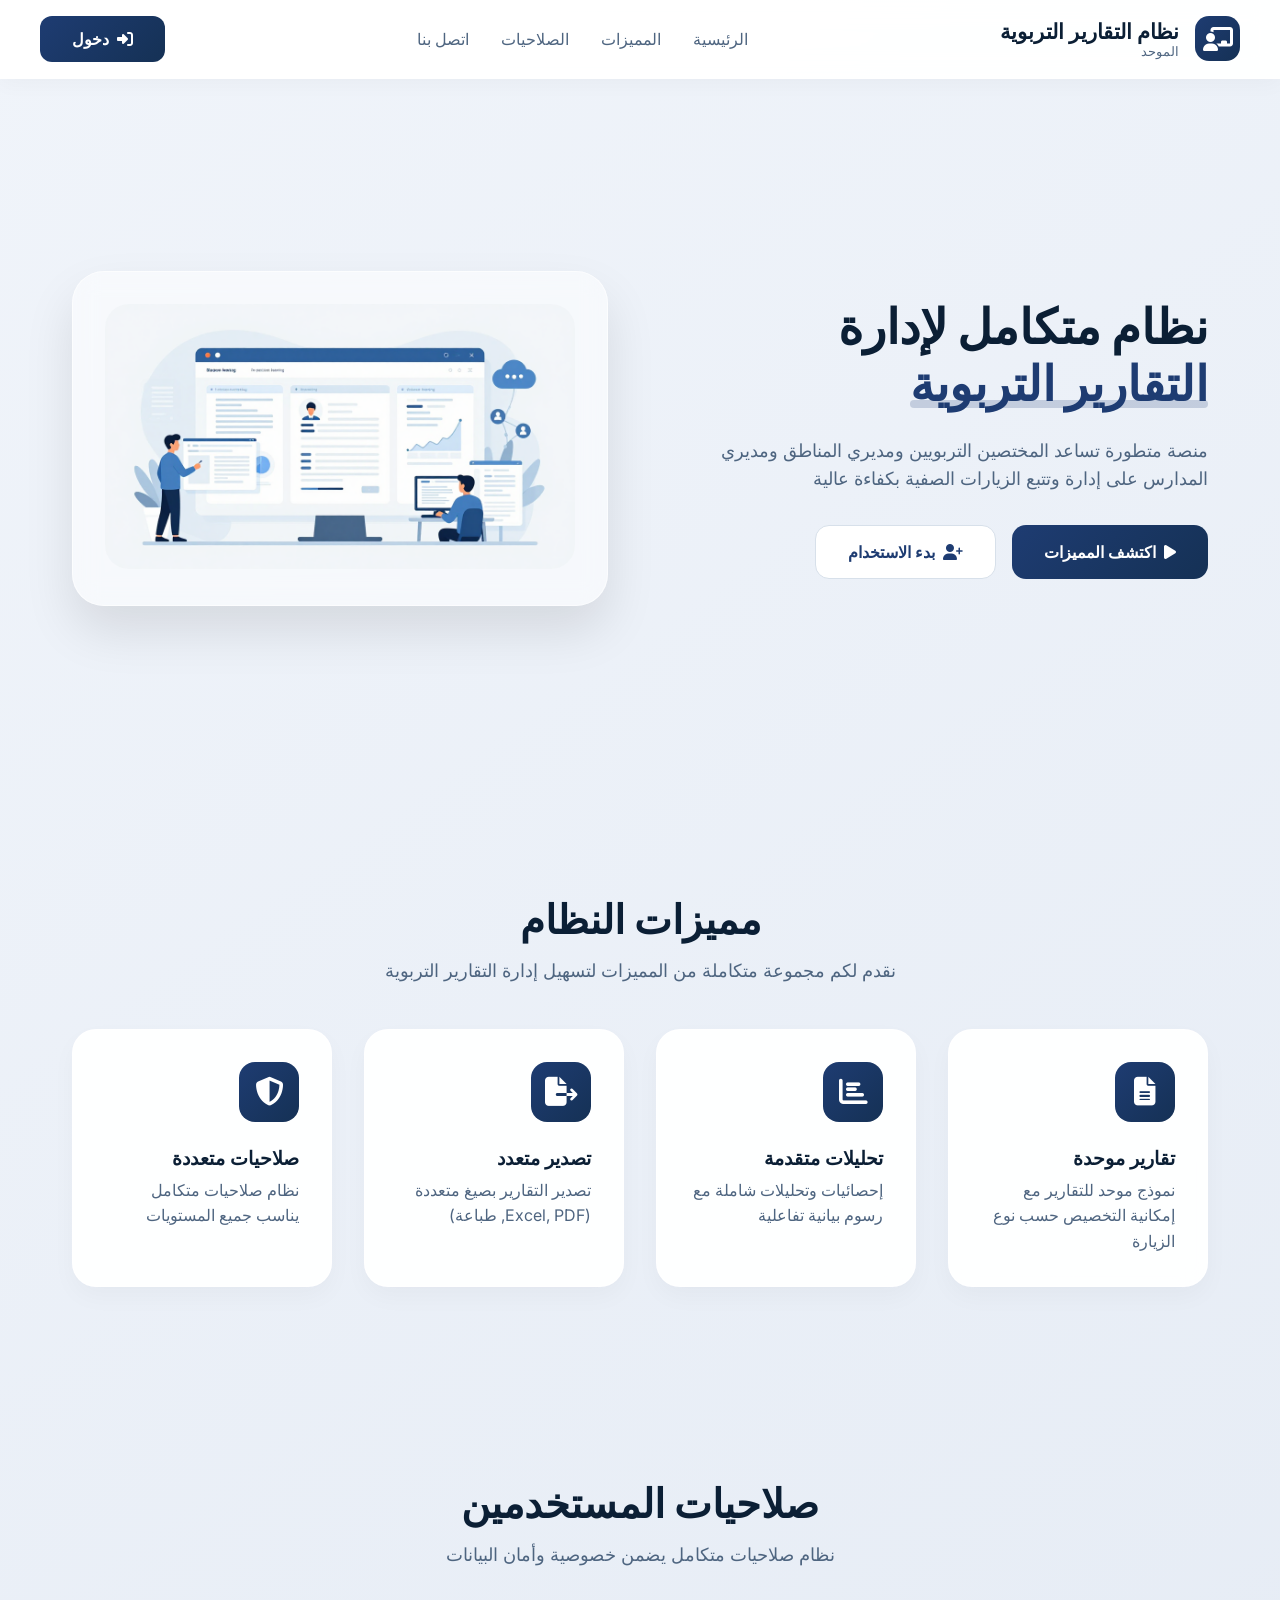
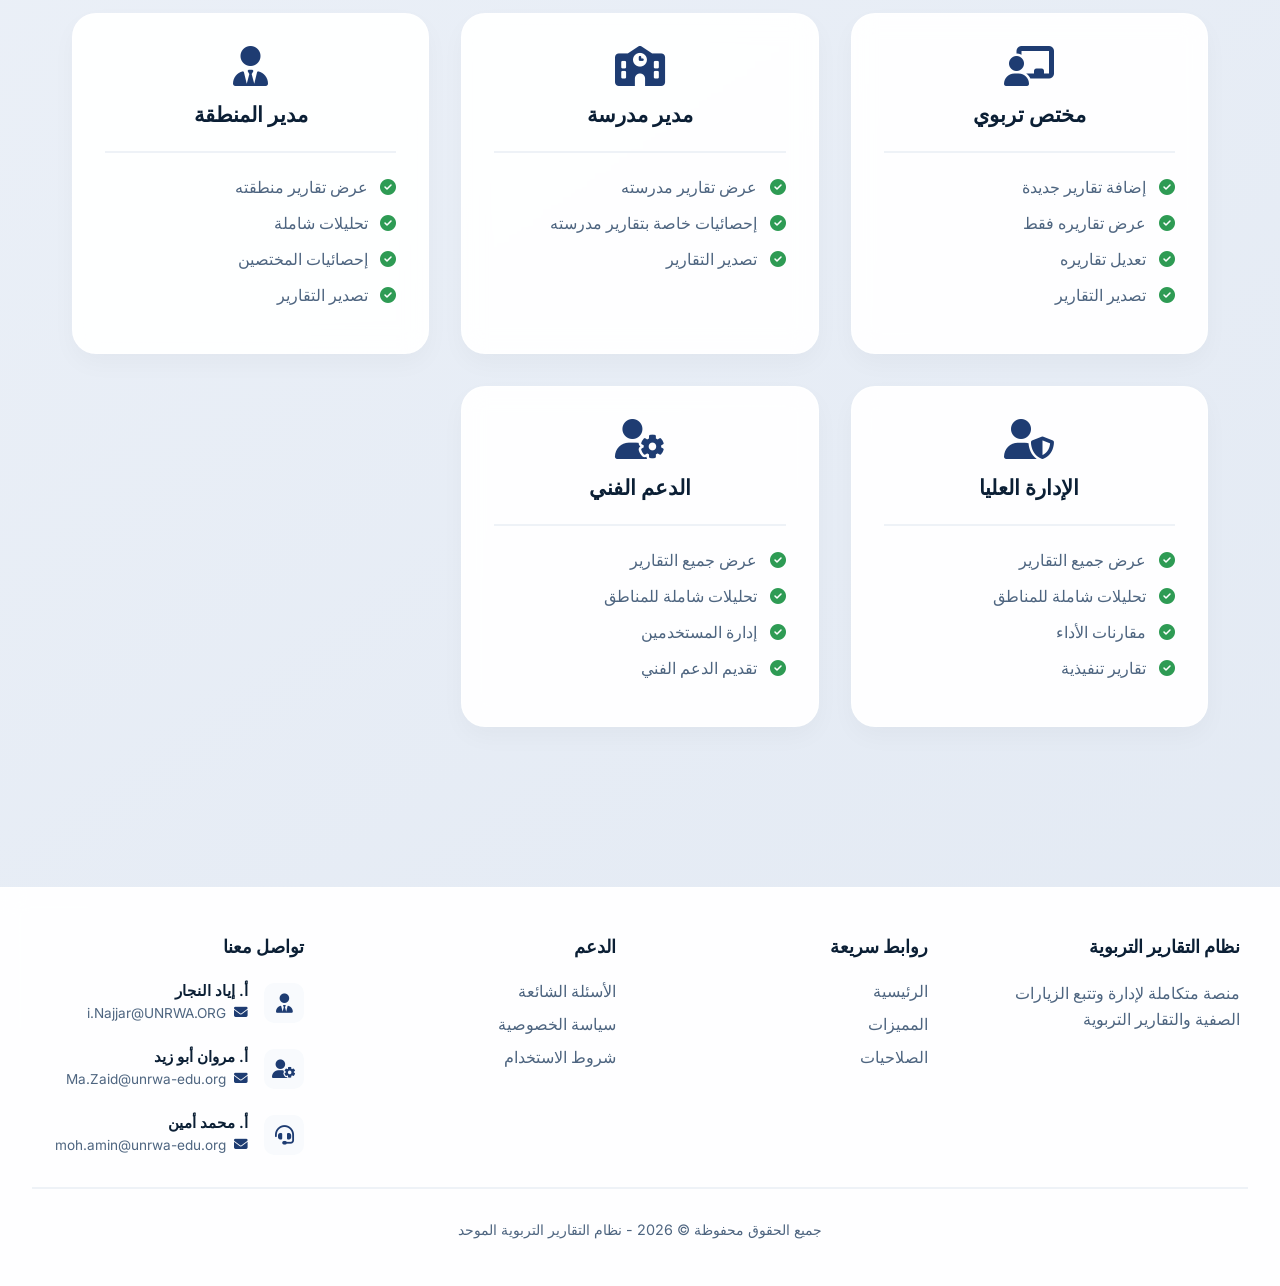
==== index.html @ 22b10191 "Add files via upload 02/05/2026" ====
<!DOCTYPE html>
<html lang="ar" dir="rtl">
<head>
    <meta charset="UTF-8">
    <meta name="viewport" content="width=device-width, initial-scale=1.0">
    <title>نظام التقارير التربوية الموحد</title>
    <link rel="icon" type="image/png" sizes="32x32" href="lib/favicon-32.png">
    <link rel="icon" type="image/png" sizes="16x16" href="lib/favicon-16.png">
    <link rel="icon" type="image/png" sizes="64x64" href="lib/favicon-64.png">
    <link rel="apple-touch-icon" sizes="180x180" href="lib/apple-touch-icon-180.png">
    <link rel="preconnect" href="https://fonts.googleapis.com">
    <link rel="preconnect" href="https://fonts.gstatic.com" crossorigin>
    <link href="https://fonts.googleapis.com/css2?family=Inter:wght@400;500;600;700&display=swap" rel="stylesheet">
    <link rel="stylesheet" href="https://cdnjs.cloudflare.com/ajax/libs/font-awesome/6.4.0/css/all.min.css">
    <style>
        * {
            margin: 0;
            padding: 0;
            box-sizing: border-box;
        }

        body {
            font-family: 'Inter', sans-serif;
            background: linear-gradient(145deg, #f0f4fa 0%, #e2e9f3 100%);
            min-height: 100vh;
        }

        /* شريط التنقل */
        .navbar {
            background: rgba(255, 255, 255, 0.95);
            backdrop-filter: blur(12px);
            -webkit-backdrop-filter: blur(12px);
            border-bottom: 1px solid rgba(255, 255, 255, 0.6);
            padding: 1rem 2rem;
            position: sticky;
            top: 0;
            z-index: 100;
            box-shadow: 0 5px 20px rgba(0, 0, 0, 0.03);
        }

        .nav-container {
            max-width: 1200px;
            margin: 0 auto;
            display: flex;
            justify-content: space-between;
            align-items: center;
        }

        .logo {
            display: flex;
            align-items: center;
            gap: 1rem;
        }

        .logo-icon {
            width: 45px;
            height: 45px;
            background: linear-gradient(135deg, #1e3c72, #153155);
            border-radius: 14px;
            display: flex;
            align-items: center;
            justify-content: center;
        }

        .logo-icon i {
            font-size: 1.5rem;
            color: white;
        }

        .logo-text h1 {
            color: #0b1f35;
            font-size: 1.3rem;
            font-weight: 700;
        }

        .logo-text p {
            color: #4e6580;
            font-size: 0.8rem;
            font-weight: 500;
        }

        .nav-links {
            display: flex;
            gap: 2rem;
            align-items: center;
        }

        .nav-links a {
            color: #4e6580;
            text-decoration: none;
            font-weight: 500;
            transition: color 0.2s;
        }

        .nav-links a:hover {
            color: #1e3c72;
        }

        .login-btn {
            background: linear-gradient(135deg, #1e3c72, #153155);
            color: white;
            border: none;
            padding: 0.8rem 2rem;
            border-radius: 12px;
            font-weight: 600;
            cursor: pointer;
            transition: all 0.2s;
            display: inline-flex;
            align-items: center;
            gap: 0.5rem;
            text-decoration: none;
        }

        .login-btn:hover {
            transform: translateY(-2px);
            box-shadow: 0 10px 20px rgba(30, 60, 114, 0.2);
        }

        /* الحاويات */
        .container {
            max-width: 1200px;
            margin: 0 auto;
            padding: 2rem;
        }

        /* القسم الرئيسي */
        .hero {
            min-height: 80vh;
            display: flex;
            align-items: center;
        }

        .hero-content {
            display: grid;
            grid-template-columns: 1fr 1fr;
            gap: 4rem;
            align-items: center;
        }

        .hero-text h1 {
            color: #0b1f35;
            font-size: 3rem;
            font-weight: 700;
            line-height: 1.2;
            margin-bottom: 1.5rem;
        }

        .hero-text .highlight {
            color: #1e3c72;
            position: relative;
        }

        .hero-text .highlight::after {
            content: '';
            position: absolute;
            bottom: 5px;
            left: 0;
            width: 100%;
            height: 8px;
            background: rgba(30, 60, 114, 0.2);
            border-radius: 4px;
            z-index: -1;
        }

        .hero-text p {
            color: #4e6580;
            font-size: 1.1rem;
            line-height: 1.6;
            margin-bottom: 2rem;
        }

        .hero-buttons {
            display: flex;
            gap: 1rem;
        }

        .btn-primary {
            background: linear-gradient(135deg, #1e3c72, #153155);
            color: white;
            border: none;
            padding: 1rem 2rem;
            border-radius: 14px;
            font-weight: 600;
            cursor: pointer;
            transition: all 0.2s;
            display: inline-flex;
            align-items: center;
            gap: 0.5rem;
            text-decoration: none;
        }

        .btn-secondary {
            background: white;
            color: #1e3c72;
            border: 1.5px solid #d7e0ea;
            padding: 1rem 2rem;
            border-radius: 14px;
            font-weight: 600;
            cursor: pointer;
            transition: all 0.2s;
            display: inline-flex;
            align-items: center;
            gap: 0.5rem;
            text-decoration: none;
        }

        .btn-secondary:hover {
            border-color: #1e3c72;
            background: #f8fafd;
        }

        .hero-image {
            background: rgba(255, 255, 255, 0.5);
            backdrop-filter: blur(12px);
            border-radius: 32px;
            padding: 2rem;
            border: 1px solid rgba(255, 255, 255, 0.6);
            box-shadow: 0 25px 50px rgba(0, 0, 0, 0.1);
        }

        .hero-image img {
            width: 100%;
            border-radius: 24px;
        }

        /* بطاقات المميزات */
        .features {
            padding: 4rem 0;
        }

        .section-title {
            text-align: center;
            margin-bottom: 3rem;
        }

        .section-title h2 {
            color: #0b1f35;
            font-size: 2.5rem;
            font-weight: 700;
            margin-bottom: 1rem;
        }

        .section-title p {
            color: #4e6580;
            font-size: 1.1rem;
            max-width: 600px;
            margin: 0 auto;
        }

        .features-grid {
            display: grid;
            grid-template-columns: repeat(auto-fit, minmax(250px, 1fr));
            gap: 2rem;
        }

        .feature-card {
            background: rgba(255, 255, 255, 0.95);
            backdrop-filter: blur(12px);
            border-radius: 24px;
            padding: 2rem;
            border: 1px solid rgba(255, 255, 255, 0.6);
            box-shadow: 0 10px 25px rgba(0, 0, 0, 0.03);
            transition: all 0.3s;
        }

        .feature-card:hover {
            transform: translateY(-5px);
            box-shadow: 0 20px 30px rgba(30, 60, 114, 0.1);
        }

        .feature-icon {
            width: 60px;
            height: 60px;
            background: linear-gradient(135deg, #1e3c72, #153155);
            border-radius: 16px;
            display: flex;
            align-items: center;
            justify-content: center;
            margin-bottom: 1.5rem;
        }

        .feature-icon i {
            font-size: 1.8rem;
            color: white;
        }

        .feature-card h3 {
            color: #0b1f35;
            font-size: 1.2rem;
            margin-bottom: 0.5rem;
            font-weight: 600;
        }

        .feature-card p {
            color: #4e6580;
            line-height: 1.6;
        }

        /* بطاقات الصلاحيات */
        .roles-grid {
            display: grid;
            grid-template-columns: repeat(auto-fit, minmax(300px, 1fr));
            gap: 2rem;
            margin-top: 2rem;
        }

        .role-card {
            background: rgba(255, 255, 255, 0.95);
            backdrop-filter: blur(12px);
            border-radius: 24px;
            padding: 2rem;
            border: 1px solid rgba(255, 255, 255, 0.6);
            box-shadow: 0 10px 25px rgba(0, 0, 0, 0.03);
        }

        .role-header {
            text-align: center;
            margin-bottom: 1.5rem;
            padding-bottom: 1.5rem;
            border-bottom: 2px solid #eef2f7;
        }

        .role-header i {
            font-size: 2.5rem;
            color: #1e3c72;
            margin-bottom: 1rem;
        }

        .role-header h3 {
            color: #0b1f35;
            font-size: 1.3rem;
            font-weight: 600;
        }

        .role-list {
            list-style: none;
        }

        .role-list li {
            display: flex;
            align-items: center;
            gap: 0.8rem;
            margin-bottom: 1rem;
            color: #4e6580;
        }

        .role-list li i {
            color: #2e9b54;
            font-size: 1rem;
        }

        /* أنماط قسم التواصل */
        .contact-list {
            display: flex;
            flex-direction: column;
            gap: 1.5rem;
        }

        .contact-item {
            display: flex;
            align-items: flex-start;
            gap: 1rem;
        }

        .contact-icon {
            width: 40px;
            height: 40px;
            background: #f8fafd;
            border-radius: 10px;
            display: flex;
            align-items: center;
            justify-content: center;
            color: #1e3c72;
            font-size: 1.2rem;
            transition: all 0.2s;
            margin-top: 2px;
        }

        .contact-item:hover .contact-icon {
            background: #1e3c72;
            color: white;
            transform: translateY(-2px);
        }

        .contact-info {
            display: flex;
            flex-direction: column;
            gap: 0.3rem;
        }

        .contact-name {
            font-weight: 600;
            color: #0b1f35;
            font-size: 0.95rem;
        }

        .contact-email {
            color: #4e6580;
            text-decoration: none;
            font-size: 0.85rem;
            display: inline-flex;
            align-items: center;
            gap: 0.5rem;
            transition: color 0.2s;
        }

        .contact-email i {
            font-size: 0.85rem;
            color: #1e3c72;
        }

        .contact-email:hover {
            color: #1e3c72;
        }

        /* التذييل */
        .footer {
            background: rgba(255, 255, 255, 0.95);
            backdrop-filter: blur(12px);
            border-top: 1px solid rgba(255, 255, 255, 0.6);
            padding: 3rem 2rem;
            margin-top: 4rem;
        }

        .footer-content {
            max-width: 1200px;
            margin: 0 auto;
            display: grid;
            grid-template-columns: repeat(auto-fit, minmax(200px, 1fr));
            gap: 3rem;
        }

        .footer-section h4 {
            color: #0b1f35;
            margin-bottom: 1.5rem;
            font-size: 1.1rem;
        }

        .footer-section ul {
            list-style: none;
        }

        .footer-section ul li {
            margin-bottom: 0.8rem;
        }

        .footer-section ul li a {
            color: #4e6580;
            text-decoration: none;
            transition: color 0.2s;
        }

        .footer-section ul li a:hover {
            color: #1e3c72;
        }

        .social-links {
            display: flex;
            gap: 1rem;
        }

        .social-links a {
            width: 40px;
            height: 40px;
            background: #f8fafd;
            border-radius: 10px;
            display: flex;
            align-items: center;
            justify-content: center;
            color: #1e3c72;
            transition: all 0.2s;
        }

        .social-links a:hover {
            background: #1e3c72;
            color: white;
            transform: translateY(-3px);
        }

        .footer-bottom {
            text-align: center;
            padding-top: 2rem;
            margin-top: 2rem;
            border-top: 2px solid #eef2f7;
            color: #4e6580;
            font-size: 0.9rem;
        }

        /* تجاوب */
        @media (max-width: 768px) {
            .nav-links {
                display: none;
            }
            
            .hero-content {
                grid-template-columns: 1fr;
            }
            
            .hero-text h1 {
                font-size: 2rem;
            }
            
            .hero-buttons {
                flex-direction: column;
            }
            
            .container {
                padding: 1rem;
            }
            
            .footer-content {
                grid-template-columns: 1fr;
            }
        }
    </style>
</head>
<body>
    <!-- شريط التنقل -->
    <nav class="navbar">
        <div class="nav-container">
            <div class="logo">
                <div class="logo-icon">
                    <i class="fas fa-chalkboard-teacher"></i>
                </div>
                <div class="logo-text">
                    <h1>نظام التقارير التربوية</h1>
                    <p>الموحد</p>
                </div>
            </div>
            <div class="nav-links">
                <a href="#home">الرئيسية</a>
                <a href="#features">المميزات</a>
                <a href="#roles">الصلاحيات</a>
                <a href="#contact">اتصل بنا</a>
            </div>
            <a href="login.html" class="login-btn">
                <i class="fas fa-sign-in-alt"></i>
                دخول
            </a>
        </div>
    </nav>

    <!-- القسم الرئيسي -->
    <section class="hero" id="home">
        <div class="container">
            <div class="hero-content">
                <div class="hero-text">
                    <h1>
                        نظام متكامل لإدارة<br>
                        <span class="highlight">التقارير التربوية</span>
                    </h1>
                    <p>
                        منصة متطورة تساعد المختصين التربويين ومديري المناطق ومديري المدارس
                        على إدارة وتتبع الزيارات الصفية بكفاءة عالية
                    </p>
                    <div class="hero-buttons">
                        <a href="#features" class="btn-primary">
                            <i class="fas fa-play"></i>
                            اكتشف المميزات
                        </a>
                        <a href="login.html" class="btn-secondary">
                            <i class="fas fa-user-plus"></i>
                            بدء الاستخدام
                        </a>
                    </div>
                </div>
                <div class="hero-image">
                    <img src="lib/RMS.png" 
                         alt="نظام التقارير التربوية">
                </div>
            </div>
        </div>
    </section>

    <!-- قسم المميزات -->
    <section class="features" id="features">
        <div class="container">
            <div class="section-title">
                <h2>مميزات النظام</h2>
                <p>نقدم لكم مجموعة متكاملة من المميزات لتسهيل إدارة التقارير التربوية</p>
            </div>

            <div class="features-grid">
                <div class="feature-card">
                    <div class="feature-icon">
                        <i class="fas fa-file-alt"></i>
                    </div>
                    <h3>تقارير موحدة</h3>
                    <p>نموذج موحد للتقارير مع إمكانية التخصيص حسب نوع الزيارة</p>
                </div>

                <div class="feature-card">
                    <div class="feature-icon">
                        <i class="fas fa-chart-bar"></i>
                    </div>
                    <h3>تحليلات متقدمة</h3>
                    <p>إحصائيات وتحليلات شاملة مع رسوم بيانية تفاعلية</p>
                </div>

                <div class="feature-card">
                    <div class="feature-icon">
                        <i class="fas fa-file-export"></i>
                    </div>
                    <h3>تصدير متعدد</h3>
                    <p>تصدير التقارير بصيغ متعددة (Excel, PDF, طباعة)</p>
                </div>

                <div class="feature-card">
                    <div class="feature-icon">
                        <i class="fas fa-shield-alt"></i>
                    </div>
                    <h3>صلاحيات متعددة</h3>
                    <p>نظام صلاحيات متكامل يناسب جميع المستويات</p>
                </div>
            </div>
        </div>
    </section>

    <!-- قسم الصلاحيات -->
    <section class="features" id="roles">
        <div class="container">
            <div class="section-title">
                <h2>صلاحيات المستخدمين</h2>
                <p>نظام صلاحيات متكامل يضمن خصوصية وأمان البيانات</p>
            </div>

            <div class="roles-grid">
                <div class="role-card">
                    <div class="role-header">
                        <i class="fas fa-chalkboard-teacher"></i>
                        <h3>مختص تربوي</h3>
                    </div>
                    <ul class="role-list">
                        <li><i class="fas fa-check-circle"></i> إضافة تقارير جديدة</li>
                        <li><i class="fas fa-check-circle"></i> عرض تقاريره فقط</li>
                        <li><i class="fas fa-check-circle"></i> تعديل تقاريره</li>
                        <li><i class="fas fa-check-circle"></i> تصدير التقارير</li>
                    </ul>
                </div>

                
                <div class="role-card">
                    <div class="role-header">
                        <i class="fas fa-school"></i>
                        <h3>مدير مدرسة</h3>
                    </div>
                    <ul class="role-list">
                        <li><i class="fas fa-check-circle"></i> عرض تقارير مدرسته</li>
                        <li><i class="fas fa-check-circle"></i> إحصائيات خاصة بتقارير مدرسته</li>
                        <li><i class="fas fa-check-circle"></i> تصدير التقارير</li>
                    </ul>
                </div>

                <div class="role-card">
                    <div class="role-header">
                        <i class="fas fa-user-tie"></i>
                        <h3>مدير المنطقة</h3>
                    </div>
                    <ul class="role-list">
                        <li><i class="fas fa-check-circle"></i> عرض تقارير منطقته</li>
                        <li><i class="fas fa-check-circle"></i> تحليلات شاملة</li>
                        <li><i class="fas fa-check-circle"></i> إحصائيات المختصين</li>
                        <li><i class="fas fa-check-circle"></i> تصدير التقارير</li>
                    </ul>
                </div>

                <div class="role-card">
                    <div class="role-header">
                        <i class="fas fa-user-shield"></i>
                        <h3>الإدارة العليا</h3>
                    </div>
                    <ul class="role-list">
                        <li><i class="fas fa-check-circle"></i> عرض جميع التقارير</li>
                        <li><i class="fas fa-check-circle"></i> تحليلات شاملة للمناطق</li>
                        <li><i class="fas fa-check-circle"></i> مقارنات الأداء</li>
                        <li><i class="fas fa-check-circle"></i> تقارير تنفيذية</li>
                    </ul>
                </div>

                <div class="role-card">
                    <div class="role-header">
                        <i class="fas fa-user-cog"></i>
                        <h3>الدعم الفني</h3>
                    </div>
                    <ul class="role-list">
                        <li><i class="fas fa-check-circle"></i> عرض جميع التقارير</li>
                        <li><i class="fas fa-check-circle"></i> تحليلات شاملة للمناطق</li>
                        <li><i class="fas fa-check-circle"></i> إدارة المستخدمين</li>
                        <li><i class="fas fa-check-circle"></i> تقديم الدعم الفني</li>
                    </ul>
                </div>

            </div>
        </div>
    </section>

    <!-- التذييل -->
    <footer class="footer" id="contact">
        <div class="footer-content">
            <div class="footer-section">
                <h4>نظام التقارير التربوية</h4>
                <p style="color: #4e6580; line-height: 1.6;">
                    منصة متكاملة لإدارة وتتبع الزيارات الصفية والتقارير التربوية
                </p>
            </div>

            <div class="footer-section">
                <h4>روابط سريعة</h4>
                <ul>
                    <li><a href="#home">الرئيسية</a></li>
                    <li><a href="#features">المميزات</a></li>
                    <li><a href="#roles">الصلاحيات</a></li>
                </ul>
            </div>

            <div class="footer-section">
                <h4>الدعم</h4>
                <ul>
                    <li><a href="#">الأسئلة الشائعة</a></li>
                    <li><a href="#">سياسة الخصوصية</a></li>
                    <li><a href="#">شروط الاستخدام</a></li>
                </ul>
            </div>

            <div class="footer-section">
                <h4>تواصل معنا</h4>
                <div class="contact-list">
                    <div class="contact-item">
                        <i class="fas fa-user-tie contact-icon"></i>
                        <div class="contact-info">
                            <span class="contact-name">أ. إياد النجار</span>
                            <a href="mailto:i.Najjar@UNRWA.ORG" class="contact-email">
                                <i class="fas fa-envelope"></i> i.Najjar@UNRWA.ORG
                            </a>
                        </div>
                    </div>
                    <div class="contact-item">
                        <i class="fas fa-user-cog contact-icon"></i>
                        <div class="contact-info">
                            <span class="contact-name">أ. مروان أبو زيد</span>
                            <a href="mailto:Ma.Zaid@unrwa-edu.org" class="contact-email">
                                <i class="fas fa-envelope"></i> Ma.Zaid@unrwa-edu.org
                            </a>
                        </div>
                    </div>
                    <div class="contact-item">
                        <i class="fas fa-headset contact-icon"></i>
                        <div class="contact-info">
                            <span class="contact-name">أ. محمد أمين</span>
                            <a href="mailto:moh.amin@unrwa-edu.org" class="contact-email">
                                <i class="fas fa-envelope"></i> moh.amin@unrwa-edu.org
                            </a>
                        </div>
                    </div>
                </div>
            </div>
        </div>
        <div class="footer-bottom">
            <p>جميع الحقوق محفوظة &copy; 2026 - نظام التقارير التربوية الموحد</p>
        </div>
    </footer>

    <script>
        // تمرير سلس للأقسام
        document.querySelectorAll('a[href^="#"]').forEach(anchor => {
            anchor.addEventListener('click', function (e) {
                e.preventDefault();
                const target = document.querySelector(this.getAttribute('href'));
                if (target) {
                    target.scrollIntoView({ behavior: 'smooth' });
                }
            });
        });
    </script>
</body>
</html>
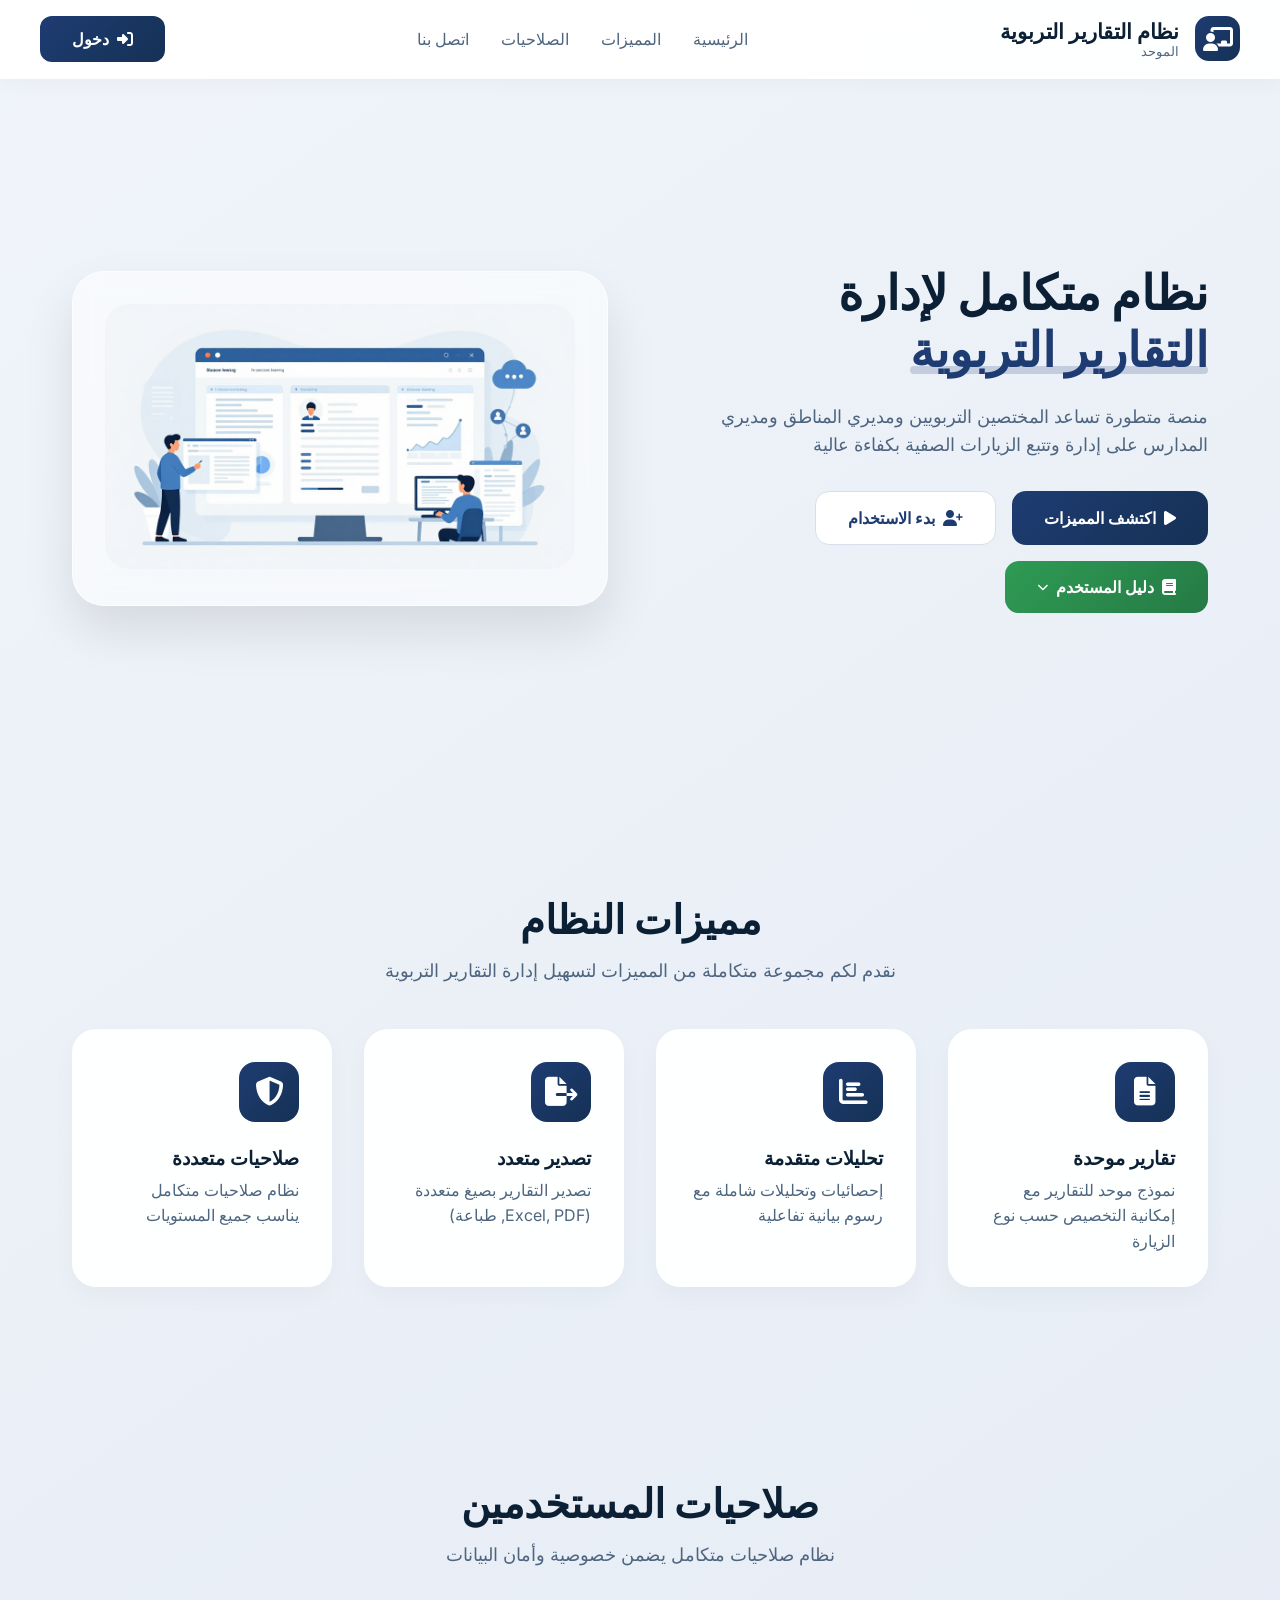
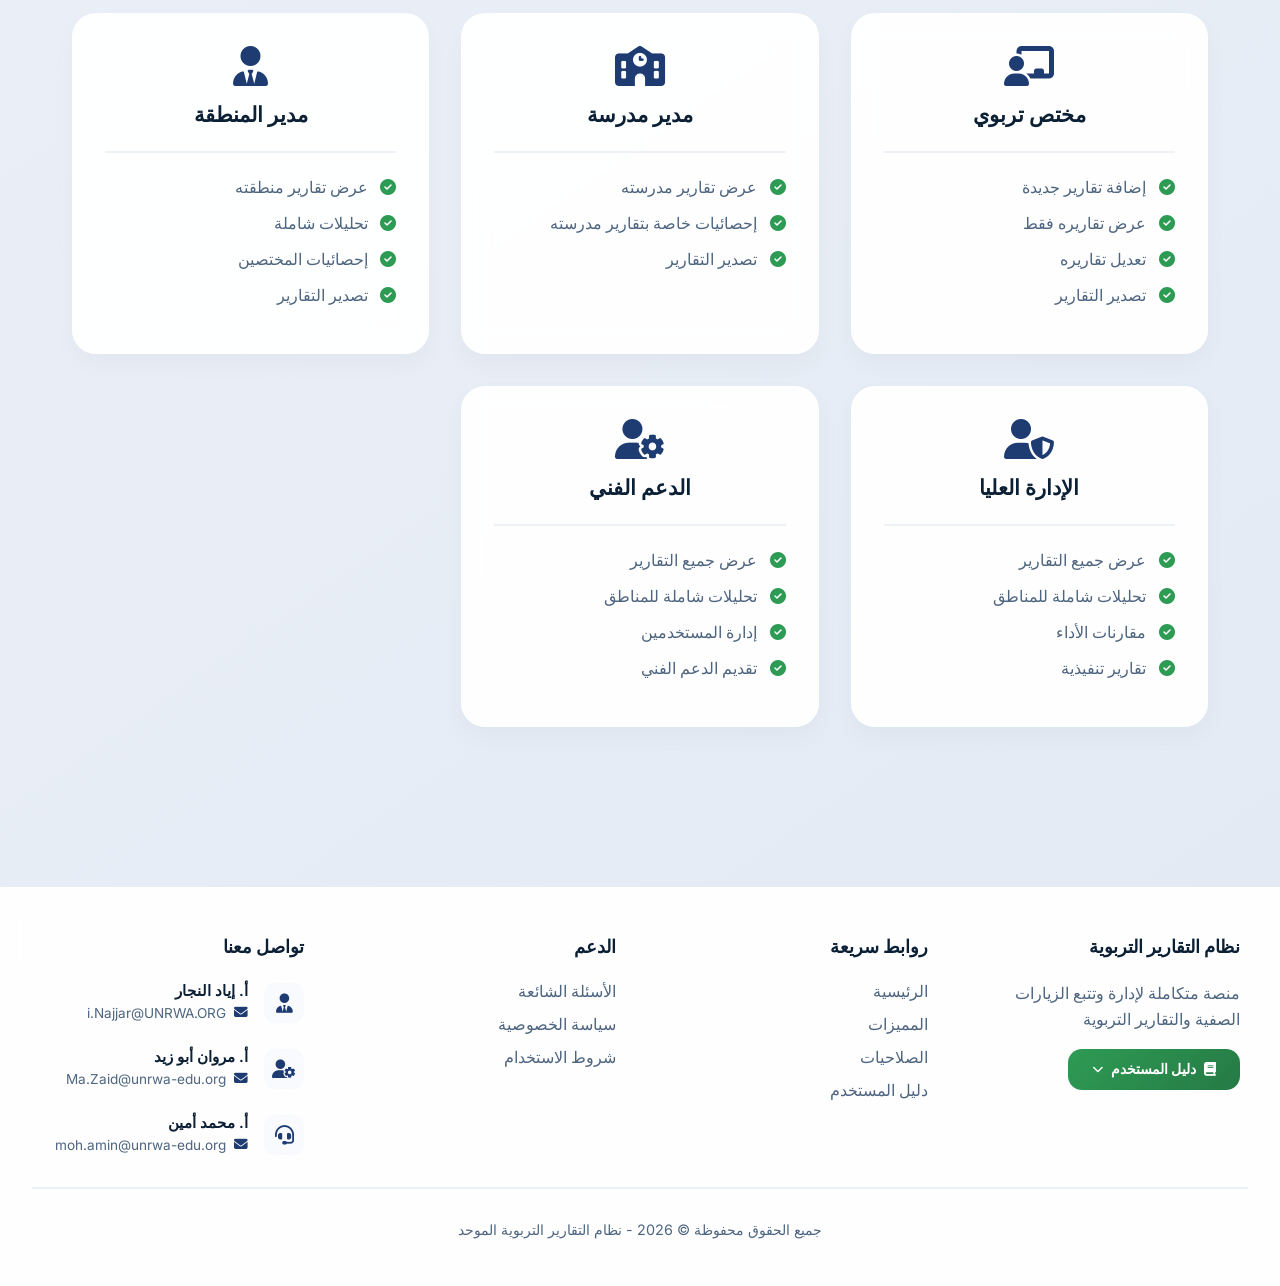
==== commit 6fd87fa3: "Add files via upload" ====
--- a/index.html
+++ b/index.html
@@ -25,7 +25,6 @@
             min-height: 100vh;
         }
 
-        /* شريط التنقل */
         .navbar {
             background: rgba(255, 255, 255, 0.95);
             backdrop-filter: blur(12px);
@@ -116,14 +115,12 @@
             box-shadow: 0 10px 20px rgba(30, 60, 114, 0.2);
         }
 
-        /* الحاويات */
         .container {
             max-width: 1200px;
             margin: 0 auto;
             padding: 2rem;
         }
 
-        /* القسم الرئيسي */
         .hero {
             min-height: 80vh;
             display: flex;
@@ -172,6 +169,7 @@
         .hero-buttons {
             display: flex;
             gap: 1rem;
+            flex-wrap: wrap;
         }
 
         .btn-primary {
@@ -209,6 +207,26 @@
             background: #f8fafd;
         }
 
+        .btn-manual {
+            background: linear-gradient(135deg, #2e9b54, #257a45);
+            color: white;
+            border: none;
+            padding: 1rem 2rem;
+            border-radius: 14px;
+            font-weight: 600;
+            cursor: pointer;
+            transition: all 0.2s;
+            display: inline-flex;
+            align-items: center;
+            gap: 0.5rem;
+            text-decoration: none;
+        }
+
+        .btn-manual:hover {
+            transform: translateY(-2px);
+            box-shadow: 0 10px 20px rgba(46, 155, 84, 0.2);
+        }
+
         .hero-image {
             background: rgba(255, 255, 255, 0.5);
             backdrop-filter: blur(12px);
@@ -223,7 +241,6 @@
             border-radius: 24px;
         }
 
-        /* بطاقات المميزات */
         .features {
             padding: 4rem 0;
         }
@@ -296,7 +313,6 @@
             line-height: 1.6;
         }
 
-        /* بطاقات الصلاحيات */
         .roles-grid {
             display: grid;
             grid-template-columns: repeat(auto-fit, minmax(300px, 1fr));
@@ -349,7 +365,6 @@
             font-size: 1rem;
         }
 
-        /* أنماط قسم التواصل */
         .contact-list {
             display: flex;
             flex-direction: column;
@@ -413,7 +428,6 @@
             color: #1e3c72;
         }
 
-        /* التذييل */
         .footer {
             background: rgba(255, 255, 255, 0.95);
             backdrop-filter: blur(12px);
@@ -452,29 +466,6 @@
 
         .footer-section ul li a:hover {
             color: #1e3c72;
-        }
-
-        .social-links {
-            display: flex;
-            gap: 1rem;
-        }
-
-        .social-links a {
-            width: 40px;
-            height: 40px;
-            background: #f8fafd;
-            border-radius: 10px;
-            display: flex;
-            align-items: center;
-            justify-content: center;
-            color: #1e3c72;
-            transition: all 0.2s;
-        }
-
-        .social-links a:hover {
-            background: #1e3c72;
-            color: white;
-            transform: translateY(-3px);
         }
 
         .footer-bottom {
@@ -486,7 +477,110 @@
             font-size: 0.9rem;
         }
 
-        /* تجاوب */
+        .manual-dropdown {
+            position: relative;
+            display: inline-block;
+        }
+
+        .manual-dropdown-content {
+            display: none;
+            position: absolute;
+            background: white;
+            min-width: 180px;
+            box-shadow: 0 15px 35px rgba(0, 0, 0, 0.1);
+            border-radius: 12px;
+            z-index: 1;
+            overflow: hidden;
+            border: 1px solid #eef2f7;
+        }
+
+        .manual-dropdown-content a {
+            color: #4e6580;
+            padding: 12px 18px;
+            text-decoration: none;
+            display: flex;
+            align-items: center;
+            gap: 0.8rem;
+            transition: all 0.2s;
+            font-size: 0.9rem;
+        }
+
+        .manual-dropdown-content a i {
+            width: 20px;
+            font-size: 0.9rem;
+        }
+
+        .manual-dropdown-content a:hover {
+            background-color: #f8fafd;
+            color: #1e3c72;
+        }
+
+        .manual-dropdown:hover .manual-dropdown-content {
+            display: block;
+        }
+
+        /* نافذة معاينة PDF المنبثقة */
+        .pdf-modal {
+            display: none;
+            position: fixed;
+            z-index: 1000;
+            left: 0;
+            top: 0;
+            width: 100%;
+            height: 100%;
+            background-color: rgba(0, 0, 0, 0.85);
+            backdrop-filter: blur(5px);
+        }
+
+        .pdf-modal-content {
+            position: relative;
+            background-color: #1e1e2f;
+            margin: 2% auto;
+            padding: 0;
+            width: 90%;
+            height: 90%;
+            border-radius: 16px;
+            overflow: hidden;
+            box-shadow: 0 25px 50px rgba(0, 0, 0, 0.3);
+            display: flex;
+            flex-direction: column;
+        }
+
+        .pdf-modal-header {
+            display: flex;
+            justify-content: space-between;
+            align-items: center;
+            padding: 1rem 1.5rem;
+            background: linear-gradient(135deg, #1e3c72, #153155);
+            color: white;
+        }
+
+        .pdf-modal-header h3 {
+            margin: 0;
+            font-size: 1.2rem;
+        }
+
+        .pdf-modal-header .close-pdf {
+            background: none;
+            border: none;
+            color: white;
+            font-size: 1.8rem;
+            cursor: pointer;
+            transition: all 0.2s;
+            line-height: 1;
+        }
+
+        .pdf-modal-header .close-pdf:hover {
+            transform: scale(1.1);
+            opacity: 0.8;
+        }
+
+        .pdf-iframe {
+            width: 100%;
+            height: calc(100% - 60px);
+            border: none;
+        }
+
         @media (max-width: 768px) {
             .nav-links {
                 display: none;
@@ -511,10 +605,27 @@
             .footer-content {
                 grid-template-columns: 1fr;
             }
+
+            .pdf-modal-content {
+                width: 95%;
+                height: 95%;
+                margin: 2% auto;
+            }
         }
     </style>
 </head>
 <body>
+    <!-- نافذة معاينة PDF المنبثقة -->
+    <div id="pdfModal" class="pdf-modal">
+        <div class="pdf-modal-content">
+            <div class="pdf-modal-header">
+                <h3><i class="fas fa-book"></i> دليل المستخدم - نظام التقارير التربوية الموحد</h3>
+                <button class="close-pdf" onclick="closePDFModal()">&times;</button>
+            </div>
+            <iframe id="pdfIframe" class="pdf-iframe" src=""></iframe>
+        </div>
+    </div>
+
     <!-- شريط التنقل -->
     <nav class="navbar">
         <div class="nav-container">
@@ -562,6 +673,23 @@
                             <i class="fas fa-user-plus"></i>
                             بدء الاستخدام
                         </a>
+                        <div class="manual-dropdown">
+                            <a href="#" class="btn-manual" onclick="return false;">
+                                <i class="fas fa-book"></i>
+                                دليل المستخدم
+                                <i class="fas fa-chevron-down" style="font-size: 0.7rem;"></i>
+                            </a>
+                            <div class="manual-dropdown-content">
+                                <a href="#" onclick="viewManual(); return false;">
+                                    <i class="fas fa-eye"></i>
+                                    معاينة الدليل
+                                </a>
+                                <a href="#" onclick="downloadManual(); return false;">
+                                    <i class="fas fa-download"></i>
+                                    تحميل الدليل
+                                </a>
+                            </div>
+                        </div>
                     </div>
                 </div>
                 <div class="hero-image">
@@ -702,6 +830,25 @@
                 <p style="color: #4e6580; line-height: 1.6;">
                     منصة متكاملة لإدارة وتتبع الزيارات الصفية والتقارير التربوية
                 </p>
+                <div style="margin-top: 1rem;">
+                    <div class="manual-dropdown" style="display: inline-block;">
+                        <a href="#" class="btn-manual" style="padding: 0.8rem 1.5rem; font-size: 0.85rem;" onclick="return false;">
+                            <i class="fas fa-book"></i>
+                            دليل المستخدم
+                            <i class="fas fa-chevron-down" style="font-size: 0.7rem;"></i>
+                        </a>
+                        <div class="manual-dropdown-content">
+                            <a href="#" onclick="viewManual(); return false;">
+                                <i class="fas fa-eye"></i>
+                                معاينة الدليل
+                            </a>
+                            <a href="#" onclick="downloadManual(); return false;">
+                                <i class="fas fa-download"></i>
+                                تحميل الدليل
+                            </a>
+                        </div>
+                    </div>
+                </div>
             </div>
 
             <div class="footer-section">
@@ -710,6 +857,7 @@
                     <li><a href="#home">الرئيسية</a></li>
                     <li><a href="#features">المميزات</a></li>
                     <li><a href="#roles">الصلاحيات</a></li>
+                    <li><a href="#" onclick="viewManual(); return false;">دليل المستخدم</a></li>
                 </ul>
             </div>
 
@@ -761,13 +909,64 @@
     </footer>
 
     <script>
+        // المسار النسبي لدليل المستخدم (يعمل محلياً وعلى GitHub Pages)
+        const manualPath = 'lib/user_manual.pdf';
+        
+        const pdfModal = document.getElementById('pdfModal');
+        const pdfIframe = document.getElementById('pdfIframe');
+
+        // دالة معاينة الدليل - فتح PDF في نافذة منبثقة
+        function viewManual() {
+            // التحقق من وجود الملف
+            fetch(manualPath, { method: 'HEAD' })
+                .then(response => {
+                    if (response.ok) {
+                        pdfIframe.src = manualPath;
+                        pdfModal.style.display = 'block';
+                        document.body.style.overflow = 'hidden';
+                    } else {
+                        alert('عذراً، لم يتم العثور على دليل المستخدم.\nالرجاء التأكد من وجود الملف في المسار: ' + manualPath);
+                    }
+                })
+                .catch(() => {
+                    alert('عذراً، لم يتم العثور على دليل المستخدم.\nالرجاء التأكد من وجود الملف في المسار: ' + manualPath);
+                });
+        }
+
+        // دالة إغلاق نافذة المعاينة
+        function closePDFModal() {
+            pdfModal.style.display = 'none';
+            pdfIframe.src = '';
+            document.body.style.overflow = 'auto';
+        }
+
+        // إغلاق النافذة عند الضغط خارج المحتوى
+        window.onclick = function(event) {
+            if (event.target == pdfModal) {
+                closePDFModal();
+            }
+        }
+
+        // دالة تحميل الدليل
+        function downloadManual() {
+            const link = document.createElement('a');
+            link.href = manualPath;
+            link.download = 'user_manual.pdf';
+            document.body.appendChild(link);
+            link.click();
+            document.body.removeChild(link);
+        }
+
         // تمرير سلس للأقسام
         document.querySelectorAll('a[href^="#"]').forEach(anchor => {
             anchor.addEventListener('click', function (e) {
-                e.preventDefault();
-                const target = document.querySelector(this.getAttribute('href'));
-                if (target) {
-                    target.scrollIntoView({ behavior: 'smooth' });
+                const href = this.getAttribute('href');
+                if (href && href !== '#' && href.startsWith('#') && !href.includes('javascript')) {
+                    const target = document.querySelector(href);
+                    if (target) {
+                        e.preventDefault();
+                        target.scrollIntoView({ behavior: 'smooth' });
+                    }
                 }
             });
         });
